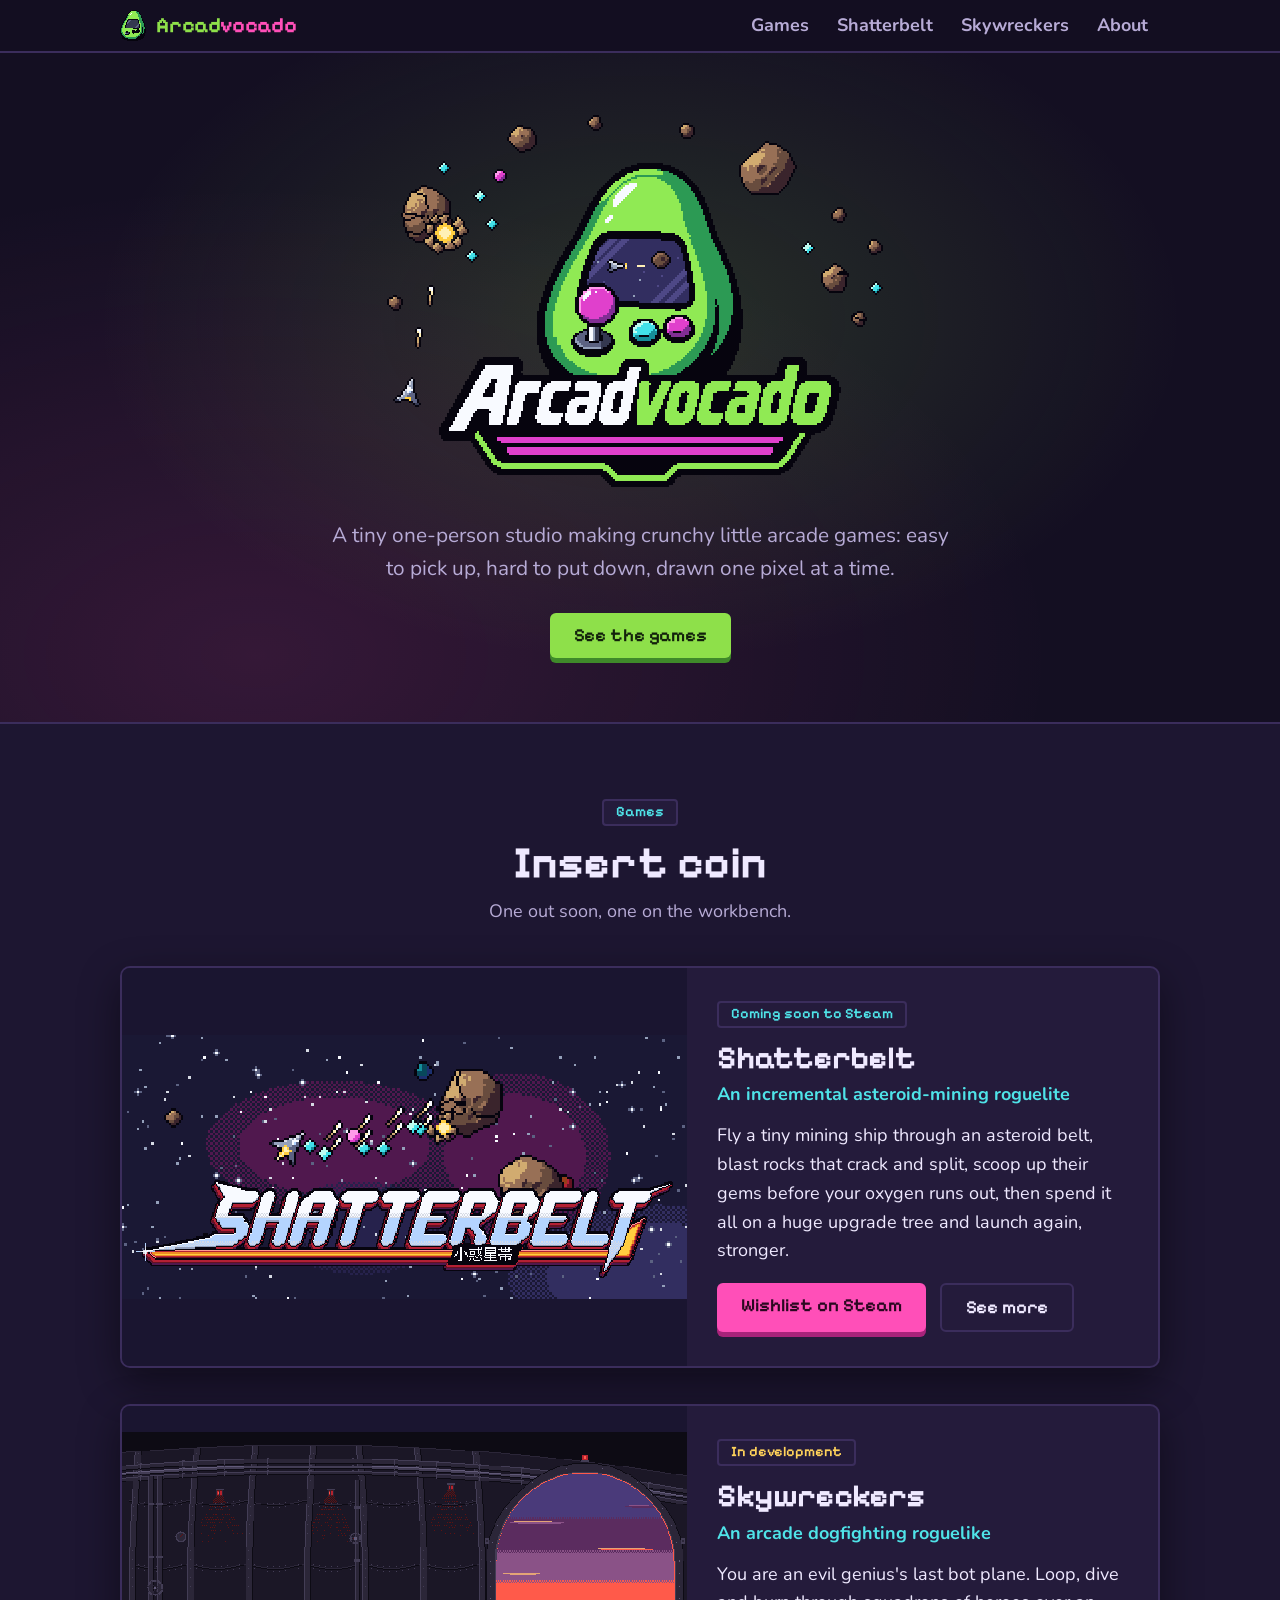
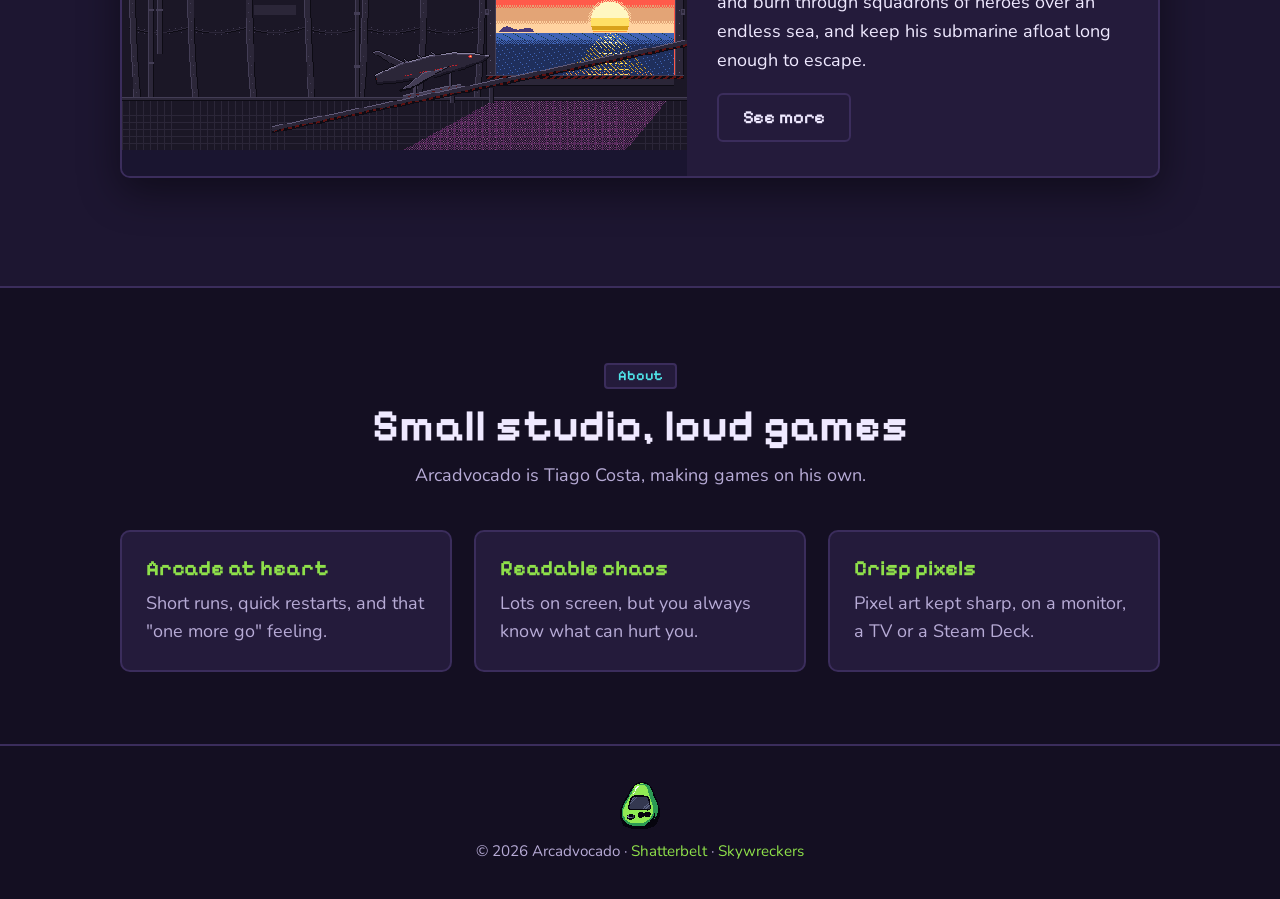
==== index.html @ 138fe24c "The site: Arcadvocado's home, Shatterbelt and Skywreckers pages, with the games' own art Co-Authored" ====
<!doctype html>
<html lang="en">
<head>
<meta charset="utf-8">
<meta name="viewport" content="width=device-width, initial-scale=1">
<title>Arcadvocado · tiny arcade games</title>
<meta name="description" content="Arcadvocado is a one-person indie studio making crunchy little arcade games in pixel art. Now: Shatterbelt, an asteroid-mining roguelite. Next: Skywreckers.">
<meta property="og:title" content="Arcadvocado">
<meta property="og:description" content="A one-person indie studio making crunchy little arcade games. Shatterbelt is coming to Steam.">
<meta property="og:image" content="https://arcadvocado.com/img/share.png">
<meta property="og:url" content="https://arcadvocado.com/">
<meta name="twitter:card" content="summary_large_image">
<link rel="icon" href="img/icon.png">
<link rel="preconnect" href="https://fonts.googleapis.com">
<link rel="preconnect" href="https://fonts.gstatic.com" crossorigin>
<link href="https://fonts.googleapis.com/css2?family=Pixelify+Sans:wght@500;600;700&family=Nunito:wght@400;600;700&display=swap" rel="stylesheet">
<link rel="stylesheet" href="style.css">
</head>
<body>

<header class="topbar">
  <div class="wrap">
    <nav>
      <a class="brand" href="./"><img class="px" src="img/icon.png" width="103" height="121" alt=""><span>Arcad<b>vocado</b></span></a>
      <ul>
        <li><a href="#games">Games</a></li>
        <li><a href="shatterbelt/">Shatterbelt</a></li>
        <li><a href="skywreckers/">Skywreckers</a></li>
        <li><a href="#about">About</a></li>
      </ul>
    </nav>
  </div>
</header>

<div class="studio-hero">
  <div class="wrap">
    <h1 style="margin:0">
      <span class="sr">Arcadvocado</span>
      <img class="logo px" src="img/arcadvocado_logo_belt.png" width="263" height="196" alt="The Arcadvocado logo: an avocado-shaped arcade cabinet with a joystick and two buttons, asteroids drifting around it">
    </h1>
    <p class="lead">A tiny one-person studio making crunchy little arcade games: easy to pick up, hard to put down, drawn one pixel at a time.</p>
    <div class="btns">
      <a class="btn btn-green" href="#games">See the games</a>
    </div>
  </div>
</div>

<section class="alt" id="games">
  <div class="wrap">
    <div class="section-title">
      <span class="tag">Games</span>
      <h2>Insert coin</h2>
      <p>One out soon, one on the workbench.</p>
    </div>

    <div class="game-card">
      <a class="art" href="shatterbelt/"><img class="px" src="img/shatterbelt/header.png" width="920" height="430" alt="Shatterbelt: a little mining ship firing at a cracking asteroid over the game's logo"></a>
      <div class="info">
        <span class="tag">Coming soon to Steam</span>
        <h3>Shatterbelt</h3>
        <p class="sub">An incremental asteroid-mining roguelite</p>
        <p>Fly a tiny mining ship through an asteroid belt, blast rocks that crack and split, scoop up their gems before your oxygen runs out, then spend it all on a huge upgrade tree and launch again, stronger.</p>
        <div class="btns">
          <a class="btn btn-pink" href="https://store.steampowered.com/app/2623060/">Wishlist on Steam</a>
          <a class="btn btn-line" href="shatterbelt/">See more</a>
        </div>
      </div>
    </div>

    <div class="game-card">
      <a class="art" href="skywreckers/"><img class="px" src="img/skywreckers/hangar.png" width="640" height="360" alt="Skywreckers: a dark bot jet on its catapult inside a submarine hangar, a sunset sea through the hatch"></a>
      <div class="info">
        <span class="tag dev">In development</span>
        <h3>Skywreckers</h3>
        <p class="sub">An arcade dogfighting roguelike</p>
        <p>You are an evil genius's last bot plane. Loop, dive and burn through squadrons of heroes over an endless sea, and keep his submarine afloat long enough to escape.</p>
        <div class="btns">
          <a class="btn btn-line" href="skywreckers/">See more</a>
        </div>
      </div>
    </div>
  </div>
</section>

<section id="about">
  <div class="wrap">
    <div class="section-title">
      <span class="tag">About</span>
      <h2>Small studio, loud games</h2>
      <p>Arcadvocado is Tiago Costa, making games on his own.</p>
    </div>
    <div class="about-grid">
      <div class="bubble"><h3>Arcade at heart</h3><p>Short runs, quick restarts, and that "one more go" feeling.</p></div>
      <div class="bubble"><h3>Readable chaos</h3><p>Lots on screen, but you always know what can hurt you.</p></div>
      <div class="bubble"><h3>Crisp pixels</h3><p>Pixel art kept sharp, on a monitor, a TV or a Steam Deck.</p></div>
    </div>
  </div>
</section>

<footer>
  <img class="px" src="img/icon.png" width="103" height="121" alt="">
  © 2026 Arcadvocado · <a href="shatterbelt/">Shatterbelt</a> · <a href="skywreckers/">Skywreckers</a>
</footer>

</body>
</html>
---- style.css ----
/* Arcadvocado: one stylesheet for the studio page and every game page. */
:root {
  --night: #140f22;
  --night-2: #1d1631;
  --panel: #241b3b;
  --line: #3b2d5c;
  --avocado: #8ee04a;
  --avocado-deep: #3f8a2a;
  --magenta: #ff4fb8;
  --magenta-deep: #a8237a;
  --cyan: #4fe3e8;
  --gold: #ffd25a;
  --text: #efe9ff;
  --text-soft: #b7abd6;
  --shadow: 0 14px 40px rgba(0, 0, 0, 0.45);
}

* { box-sizing: border-box; }
html { scroll-behavior: smooth; }
body {
  margin: 0; background: var(--night); color: var(--text);
  font-family: "Nunito", system-ui, sans-serif; font-size: 18px; line-height: 1.6; overflow-x: hidden;
}
h1, h2, h3, .brand, .btn, .tag { font-family: "Pixelify Sans", "Nunito", sans-serif; line-height: 1.15; }
a { color: inherit; }
img { max-width: 100%; height: auto; display: block; }
.px { image-rendering: pixelated; image-rendering: crisp-edges; }
.wrap { max-width: 1080px; margin: 0 auto; padding: 0 20px; }
.sr { position: absolute; width: 1px; height: 1px; overflow: hidden; clip: rect(0 0 0 0); }

/* ---------- Nav ---------- */
.topbar { position: sticky; top: 0; z-index: 10; background: rgba(20, 15, 34, 0.88); backdrop-filter: blur(6px); border-bottom: 2px solid var(--line); }
nav { display: flex; align-items: center; justify-content: space-between; padding: 10px 0; gap: 12px; flex-wrap: wrap; }
.brand { display: flex; align-items: center; gap: 10px; font-size: 1.35rem; font-weight: 700; text-decoration: none; color: var(--avocado); }
.brand img { width: 26px; height: auto; }
.brand span b { color: var(--magenta); font-weight: 700; }
nav ul { list-style: none; display: flex; gap: 4px; margin: 0; padding: 0; flex-wrap: wrap; }
nav ul a { text-decoration: none; font-weight: 700; color: var(--text-soft); padding: 6px 12px; border-radius: 6px; }
nav ul a:hover, nav ul a[aria-current="page"] { color: var(--text); background: var(--panel); }

/* ---------- Buttons and tags ---------- */
.btn {
  display: inline-block; text-decoration: none; font-weight: 600; font-size: 1.15rem; padding: 12px 24px;
  border-radius: 6px; transition: transform .12s, box-shadow .12s; border: 0;
}
.btn:hover { transform: translateY(-2px); }
.btn-green { background: var(--avocado); color: #12210b; box-shadow: 0 5px 0 var(--avocado-deep); }
.btn-green:hover { box-shadow: 0 7px 0 var(--avocado-deep); }
.btn-pink { background: var(--magenta); color: #2a0820; box-shadow: 0 5px 0 var(--magenta-deep); }
.btn-pink:hover { box-shadow: 0 7px 0 var(--magenta-deep); }
.btn-line { color: var(--text); border: 2px solid var(--line); }
.btn-line:hover { border-color: var(--cyan); }
.btns { display: flex; gap: 14px; flex-wrap: wrap; }
.tag {
  display: inline-block; font-weight: 600; font-size: .9rem; padding: 3px 12px; border-radius: 4px;
  background: var(--panel); border: 2px solid var(--line); color: var(--cyan); margin-bottom: 12px;
}
.tag.dev { color: var(--gold); }

/* ---------- Sections ---------- */
section { padding: 72px 0; }
.alt { background: var(--night-2); border-top: 2px solid var(--line); border-bottom: 2px solid var(--line); }
.section-title { text-align: center; margin-bottom: 40px; }
.section-title h2 { font-size: clamp(2rem, 5vw, 2.8rem); margin: 0 0 8px; }
.section-title p { margin: 0 auto; color: var(--text-soft); max-width: 640px; }

/* ---------- Studio hero ---------- */
.studio-hero {
  text-align: center; padding: 56px 0 64px;
  background:
    radial-gradient(ellipse at 50% 40%, rgba(142, 224, 74, 0.16), transparent 60%),
    radial-gradient(ellipse at 20% 90%, rgba(255, 79, 184, 0.14), transparent 55%),
    var(--night);
}
.studio-hero .logo { width: min(526px, 90vw); margin: 0 auto 18px; animation: bob 3.2s ease-in-out infinite; }
.studio-hero .lead { font-size: 1.3rem; max-width: 620px; margin: 0 auto 28px; color: var(--text-soft); }
.studio-hero .btns { justify-content: center; }
@keyframes bob { 0%, 100% { transform: translateY(0); } 50% { transform: translateY(-8px); } }

/* ---------- Game cards (home) ---------- */
.game-card {
  display: grid; grid-template-columns: 1.2fr 1fr; background: var(--panel); border: 2px solid var(--line);
  border-radius: 10px; overflow: hidden; box-shadow: var(--shadow); margin-bottom: 36px;
}
.game-card .art { display: flex; align-items: center; background: #1a1530; }
.game-card .art img { width: 100%; height: auto; }
.game-card .info { padding: 30px 30px 34px; }
.game-card h3 { font-size: 2rem; margin: 0 0 4px; }
.game-card .sub { color: var(--cyan); font-weight: 700; margin: 0 0 12px; }
.game-card p { margin: 0 0 18px; }
.game-card .info .btns { margin-top: 8px; }

/* ---------- About ---------- */
.about-grid { display: grid; grid-template-columns: repeat(3, 1fr); gap: 22px; }
.bubble { background: var(--panel); border: 2px solid var(--line); border-radius: 10px; padding: 24px; }
.bubble h3 { margin: 0 0 8px; font-size: 1.35rem; color: var(--avocado); }
.bubble p { margin: 0; color: var(--text-soft); }

/* ---------- Game page hero ---------- */
.game-hero { position: relative; background: #000; }
.game-hero .backdrop { width: 100%; aspect-ratio: 1920 / 620; min-height: 260px; object-fit: cover; opacity: .9; }
.game-hero .over {
  position: absolute; inset: 0; display: flex; flex-direction: column; align-items: center; justify-content: center;
  padding: 20px; text-align: center; background: linear-gradient(180deg, transparent 40%, rgba(20, 15, 34, .85));
}
.game-hero .title-logo { width: min(760px, 92vw); }
.game-intro { text-align: center; padding: 36px 0 60px; }
.game-intro .lead { font-size: 1.3rem; max-width: 720px; margin: 0 auto 26px; color: var(--text-soft); }
.game-intro .btns { justify-content: center; }

/* ---------- Feature rows ---------- */
.features { display: grid; grid-template-columns: repeat(2, 1fr); gap: 22px; }
.feature { background: var(--panel); border: 2px solid var(--line); border-radius: 10px; padding: 24px; }
.feature h3 { margin: 0 0 8px; font-size: 1.4rem; color: var(--avocado); }
.feature p { margin: 0; color: var(--text-soft); }
.facts { list-style: none; padding: 0; margin: 36px auto 0; max-width: 760px; display: grid; gap: 10px; }
.facts li { padding-left: 28px; position: relative; }
.facts li::before { content: ""; position: absolute; left: 6px; top: .55em; width: 10px; height: 10px; background: var(--cyan); }

/* ---------- Gallery ---------- */
.gallery { display: grid; grid-template-columns: repeat(2, 1fr); gap: 16px; }
.gallery figure { margin: 0; background: var(--panel); border: 2px solid var(--line); border-radius: 8px; overflow: hidden; }
.gallery figcaption { padding: 8px 14px 10px; color: var(--text-soft); font-size: .95rem; }

/* ---------- In development (Skywreckers) ---------- */
.sky-hero { position: relative; background: #000; }
.sky-hero .backdrop { width: 100%; aspect-ratio: 16 / 9; max-height: 620px; object-fit: cover; object-position: 50% 60%; }
.sky-hero .over {
  position: absolute; inset: 0; display: flex; flex-direction: column; justify-content: flex-end; padding: 24px 0;
  background: linear-gradient(180deg, transparent 45%, rgba(20, 15, 34, .92));
}
.sky-hero h1 { font-size: clamp(2.6rem, 8vw, 5rem); margin: 0; color: #fff3d8; text-shadow: 4px 4px 0 #b3203c, 8px 8px 0 #2a1022; letter-spacing: 2px; }
.sky-hero .tagline { margin: 6px 0 0; font-size: 1.25rem; color: #ffd9b0; font-weight: 700; }
.cast { display: flex; align-items: flex-end; justify-content: center; gap: 40px; flex-wrap: wrap; margin: 10px 0 30px; }
.cast figure { margin: 0; text-align: center; }
.cast img { margin: 0 auto 8px; }
.cast figcaption { color: var(--text-soft); font-size: .95rem; }

/* ---------- CTA and footer ---------- */
.cta { text-align: center; }
.cta .btns { justify-content: center; }
footer { text-align: center; padding: 36px 20px; color: var(--text-soft); border-top: 2px solid var(--line); font-size: .95rem; }
footer a { color: var(--avocado); text-decoration: none; }
footer img { width: 40px; margin: 0 auto 10px; }

@media (prefers-reduced-motion: reduce) {
  *, *::before, *::after { animation: none !important; transition: none !important; }
}
@media (max-width: 820px) {
  .game-card { grid-template-columns: 1fr; }
  .about-grid, .features, .gallery { grid-template-columns: 1fr; }
}
@media (max-width: 520px) {
  body { font-size: 17px; }
  nav { justify-content: center; }
  .game-card .info { padding: 24px 20px; }
  section { padding: 52px 0; }
}
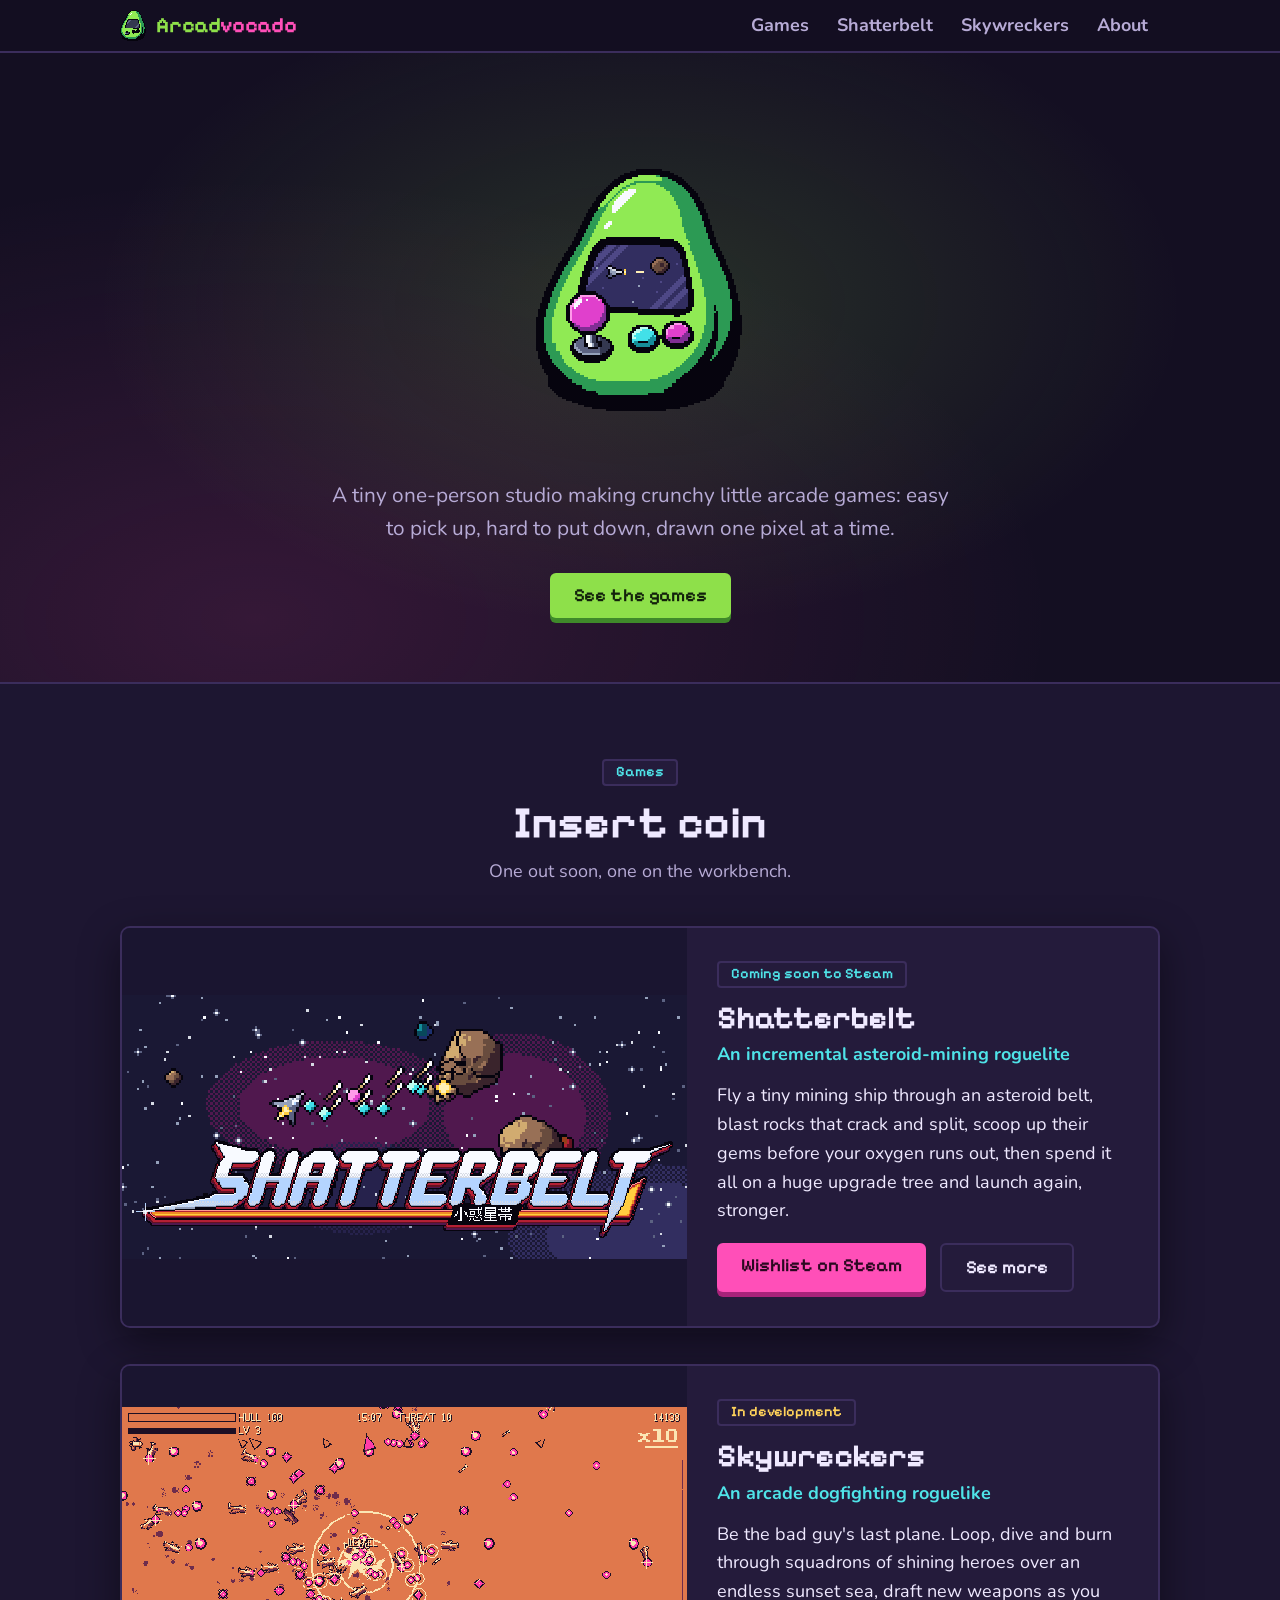
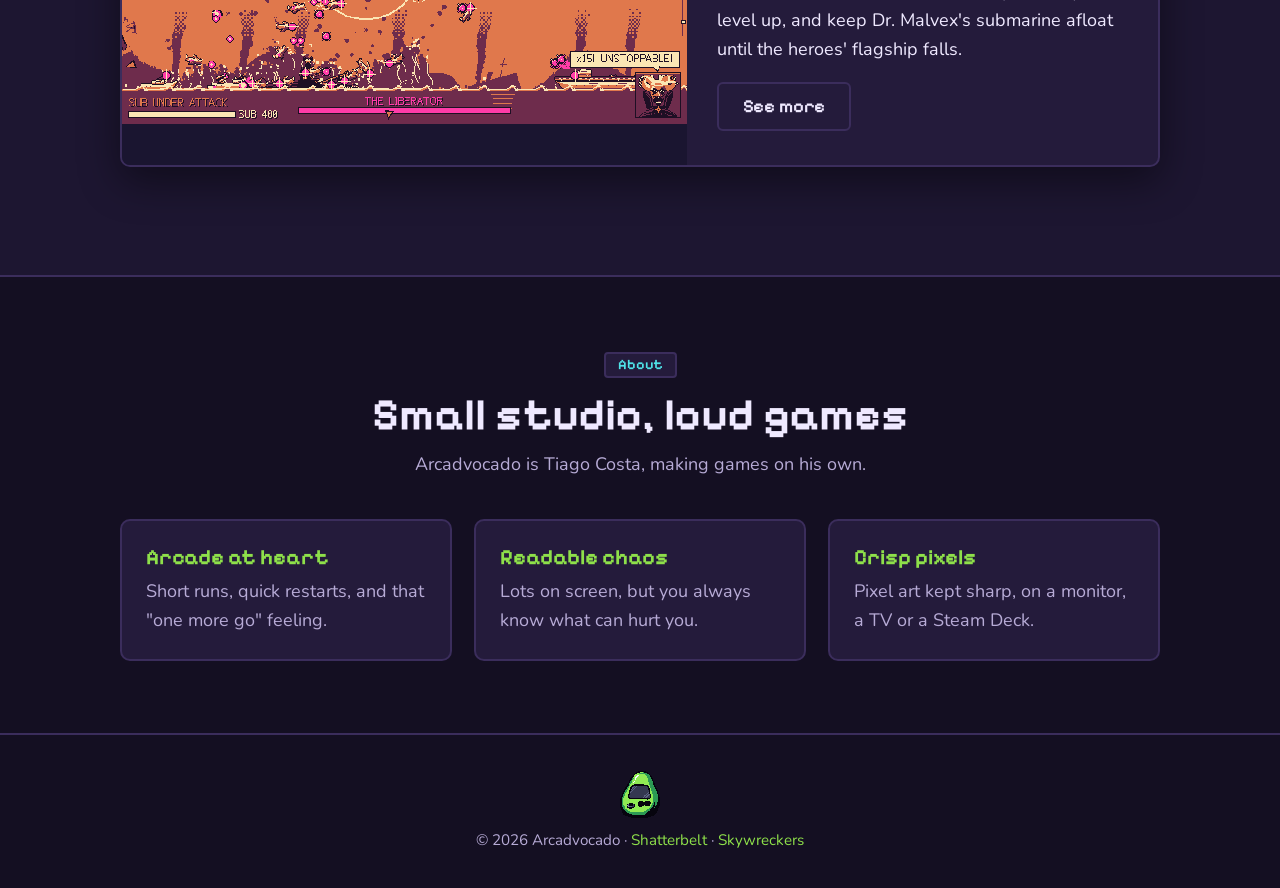
==== commit 07a11a8f: "Animated studio logo, Skywreckers screenshots, cast and description The home page plays the studio s" ====
--- a/index.html
+++ b/index.html
@@ -33,10 +33,12 @@
 </header>
 
 <div class="studio-hero">
+  <div id="studio-flash" aria-hidden="true"></div>
   <div class="wrap">
-    <h1 style="margin:0">
+    <h1 class="studio-stage">
       <span class="sr">Arcadvocado</span>
-      <img class="logo px" src="img/arcadvocado_logo_belt.png" width="263" height="196" alt="The Arcadvocado logo: an avocado-shaped arcade cabinet with a joystick and two buttons, asteroids drifting around it">
+      <canvas id="studio-logo" class="px" width="320" height="180" role="img" title="Play it again" aria-label="The Arcadvocado logo: an avocado-shaped arcade cabinet drops in, plays a riff on its joystick and buttons, and its name slams into place"></canvas>
+      <noscript><img class="px" src="img/arcadvocado_logo.png" width="203" height="164" alt="The Arcadvocado logo" style="width:406px;margin:0 auto"></noscript>
     </h1>
     <p class="lead">A tiny one-person studio making crunchy little arcade games: easy to pick up, hard to put down, drawn one pixel at a time.</p>
     <div class="btns">
@@ -68,12 +70,12 @@
     </div>
 
     <div class="game-card">
-      <a class="art" href="skywreckers/"><img class="px" src="img/skywreckers/hangar.png" width="640" height="360" alt="Skywreckers: a dark bot jet on its catapult inside a submarine hangar, a sunset sea through the hatch"></a>
+      <a class="art" href="skywreckers/"><img class="px" src="img/skywreckers/shots/liberator.webp" width="640" height="360" alt="Skywreckers: a sky full of hero fighters and pink flak over a sunset sea, a x10 combo on the counter"></a>
       <div class="info">
         <span class="tag dev">In development</span>
         <h3>Skywreckers</h3>
         <p class="sub">An arcade dogfighting roguelike</p>
-        <p>You are an evil genius's last bot plane. Loop, dive and burn through squadrons of heroes over an endless sea, and keep his submarine afloat long enough to escape.</p>
+        <p>Be the bad guy's last plane. Loop, dive and burn through squadrons of shining heroes over an endless sunset sea, draft new weapons as you level up, and keep Dr. Malvex's submarine afloat until the heroes' flagship falls.</p>
         <div class="btns">
           <a class="btn btn-line" href="skywreckers/">See more</a>
         </div>
@@ -102,5 +104,6 @@
   © 2026 Arcadvocado · <a href="shatterbelt/">Shatterbelt</a> · <a href="skywreckers/">Skywreckers</a>
 </footer>
 
+<script src="js/studio.js"></script>
 </body>
 </html>
--- a/style.css
+++ b/style.css
@@ -72,10 +72,12 @@
     radial-gradient(ellipse at 20% 90%, rgba(255, 79, 184, 0.14), transparent 55%),
     var(--night);
 }
-.studio-hero .logo { width: min(526px, 90vw); margin: 0 auto 18px; animation: bob 3.2s ease-in-out infinite; }
+.studio-hero { position: relative; overflow: hidden; }
+.studio-stage { margin: 0 0 10px; display: flex; justify-content: center; }
+.studio-stage canvas { display: block; cursor: pointer; max-width: 100%; }
+#studio-flash { position: absolute; inset: 0; background: #f8faff; opacity: 0; pointer-events: none; z-index: 2; }
 .studio-hero .lead { font-size: 1.3rem; max-width: 620px; margin: 0 auto 28px; color: var(--text-soft); }
 .studio-hero .btns { justify-content: center; }
-@keyframes bob { 0%, 100% { transform: translateY(0); } 50% { transform: translateY(-8px); } }
 
 /* ---------- Game cards (home) ---------- */
 .game-card {
@@ -131,10 +133,18 @@
 }
 .sky-hero h1 { font-size: clamp(2.6rem, 8vw, 5rem); margin: 0; color: #fff3d8; text-shadow: 4px 4px 0 #b3203c, 8px 8px 0 #2a1022; letter-spacing: 2px; }
 .sky-hero .tagline { margin: 6px 0 0; font-size: 1.25rem; color: #ffd9b0; font-weight: 700; }
-.cast { display: flex; align-items: flex-end; justify-content: center; gap: 40px; flex-wrap: wrap; margin: 10px 0 30px; }
-.cast figure { margin: 0; text-align: center; }
-.cast img { margin: 0 auto 8px; }
-.cast figcaption { color: var(--text-soft); font-size: .95rem; }
+.story { display: grid; grid-template-columns: auto 1fr; gap: 36px; align-items: center; max-width: 860px; margin: 0 auto 48px; }
+.story h2 { font-size: clamp(1.8rem, 4.5vw, 2.5rem); margin: 0 0 12px; }
+.story p { color: var(--text-soft); margin: 0 0 12px; }
+.portrait { margin: 0; padding: 18px; background: #e0784c; border: 2px solid var(--line); border-radius: 10px; }
+.portrait img { width: 172px; }
+.cast-strip {
+  display: flex; flex-wrap: wrap; justify-content: center; align-items: flex-end; gap: 28px 40px;
+  background: linear-gradient(180deg, #6e2c4c, #e0784c 70%); border: 2px solid var(--line); border-radius: 10px; padding: 32px 20px 20px;
+}
+.cast-strip figure { margin: 0; text-align: center; }
+.cast-strip img { margin: 0 auto 8px; max-width: 100%; }
+.cast-strip figcaption { color: #fbe6b4; font-size: .95rem; font-weight: 700; text-shadow: 2px 2px 0 #1e0f24; }
 
 /* ---------- CTA and footer ---------- */
 .cta { text-align: center; }
@@ -149,6 +159,8 @@
 @media (max-width: 820px) {
   .game-card { grid-template-columns: 1fr; }
   .about-grid, .features, .gallery { grid-template-columns: 1fr; }
+  .story { grid-template-columns: 1fr; text-align: center; gap: 20px; }
+  .portrait { justify-self: center; }
 }
 @media (max-width: 520px) {
   body { font-size: 17px; }
